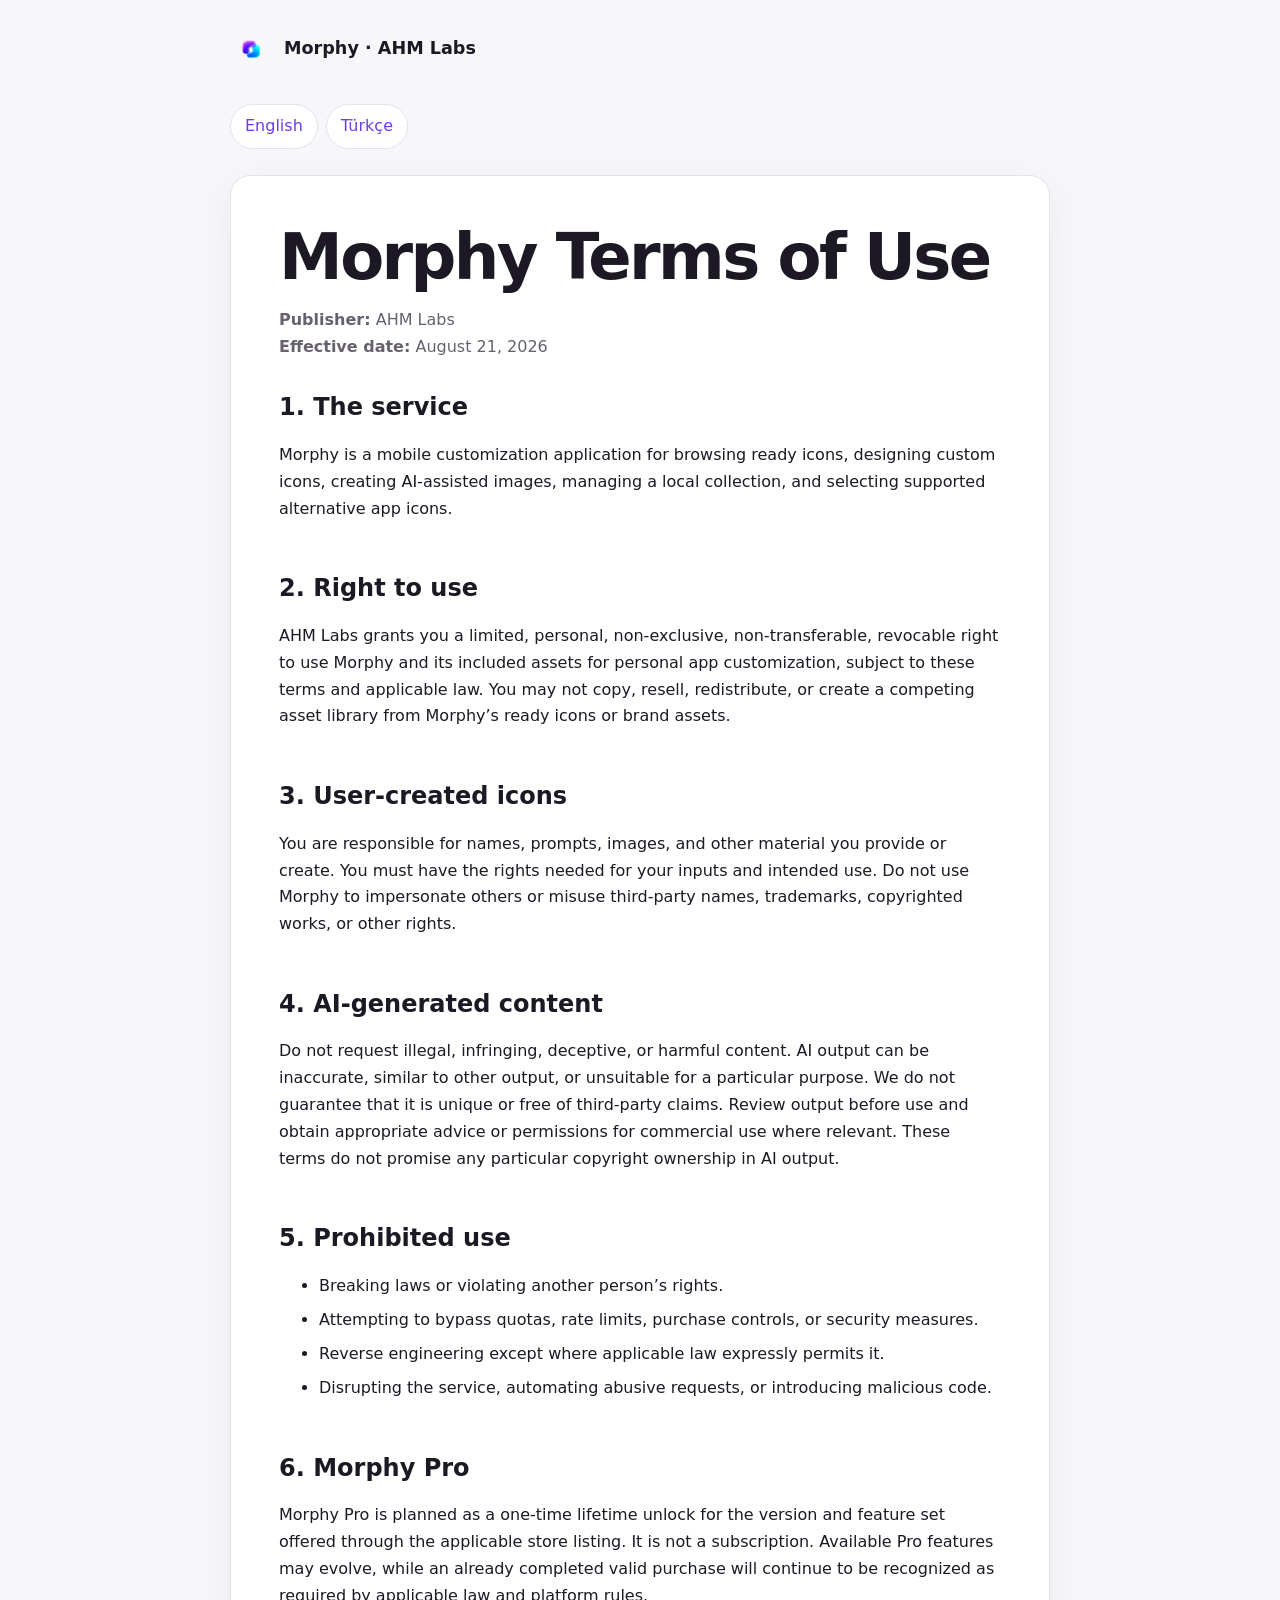
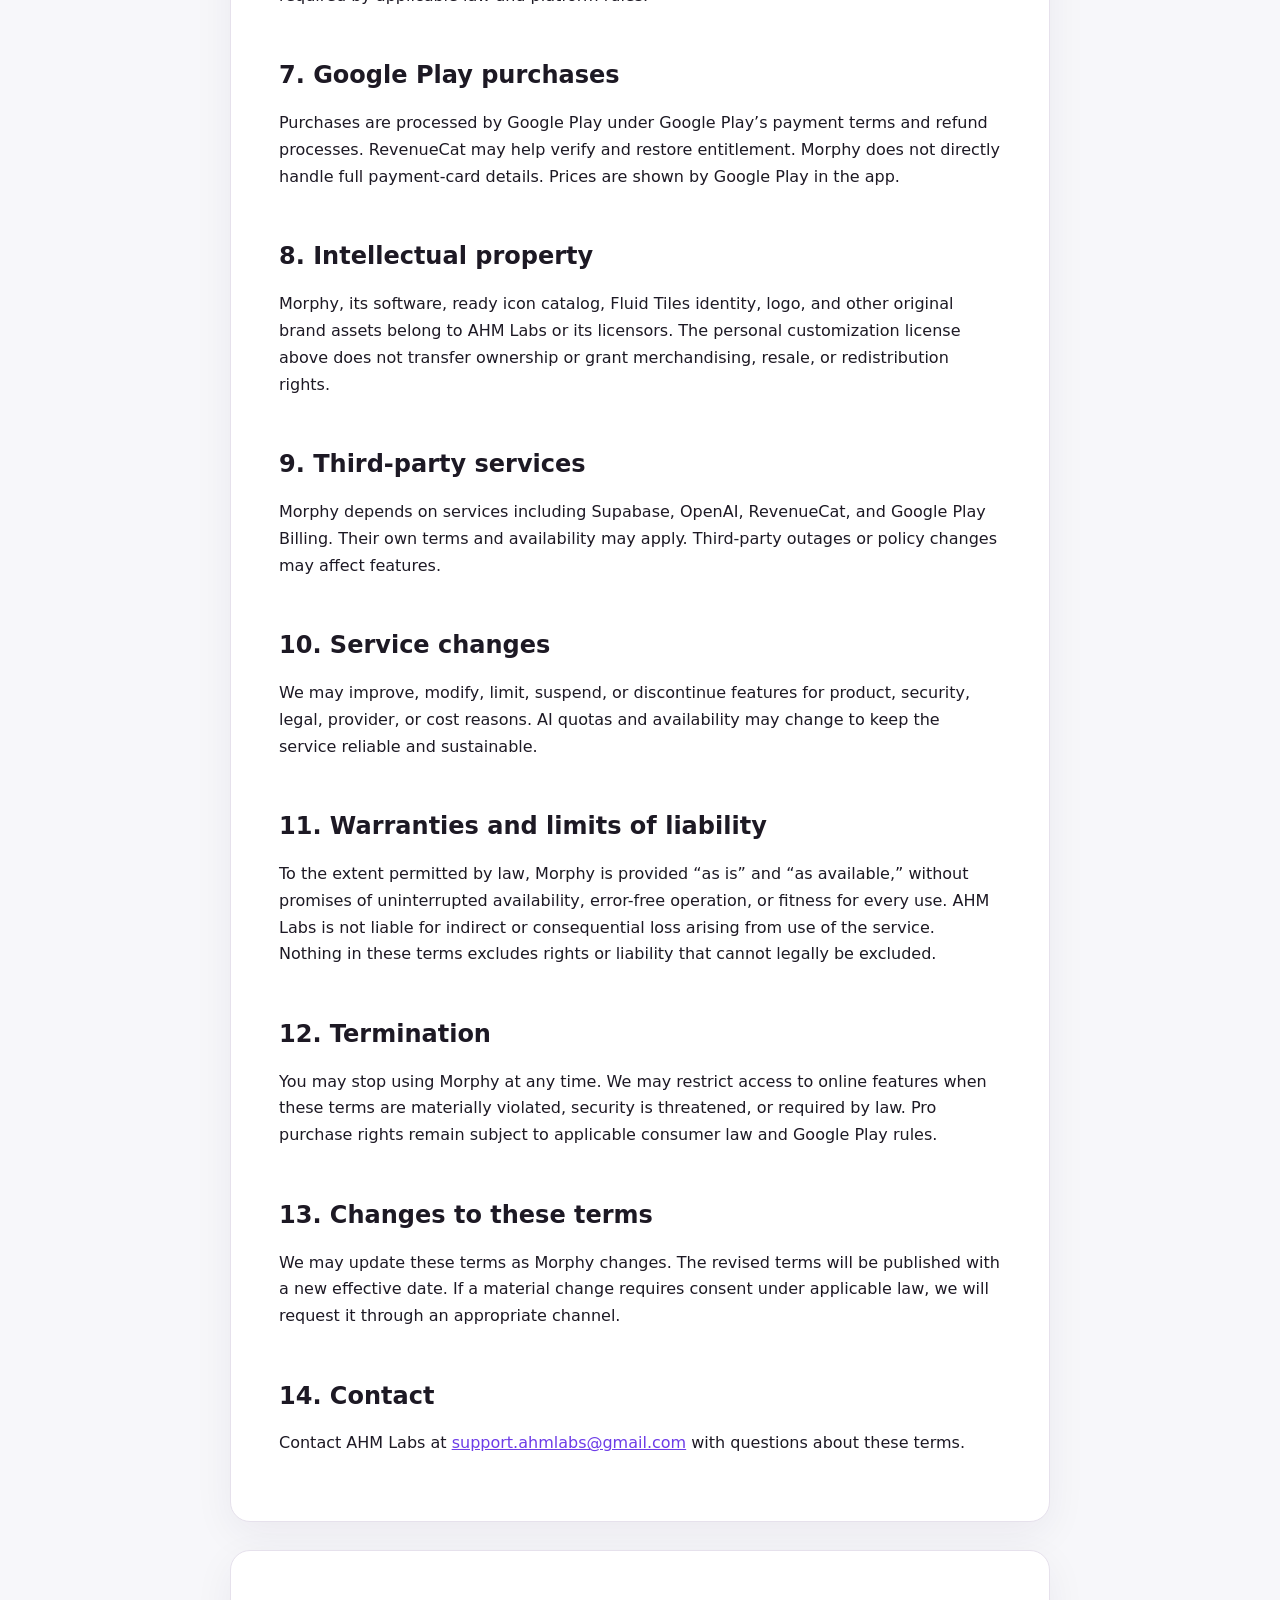
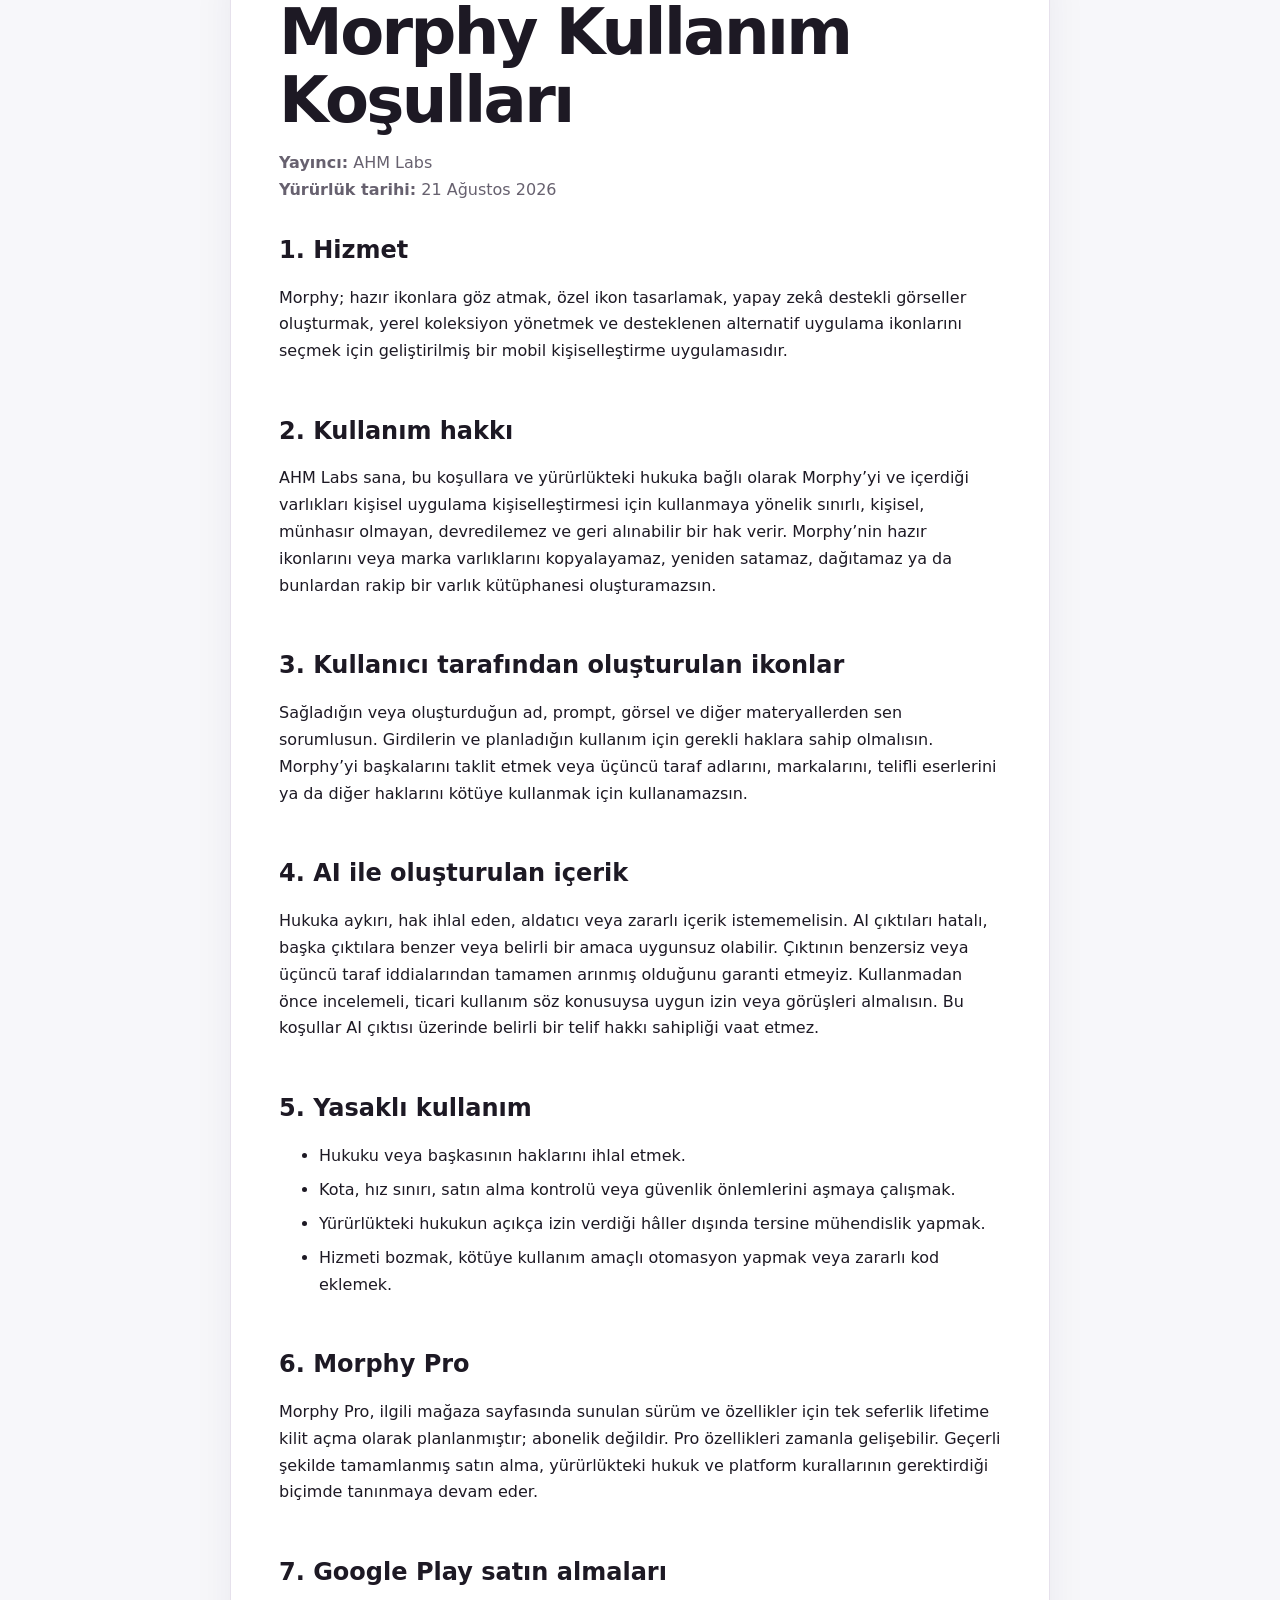
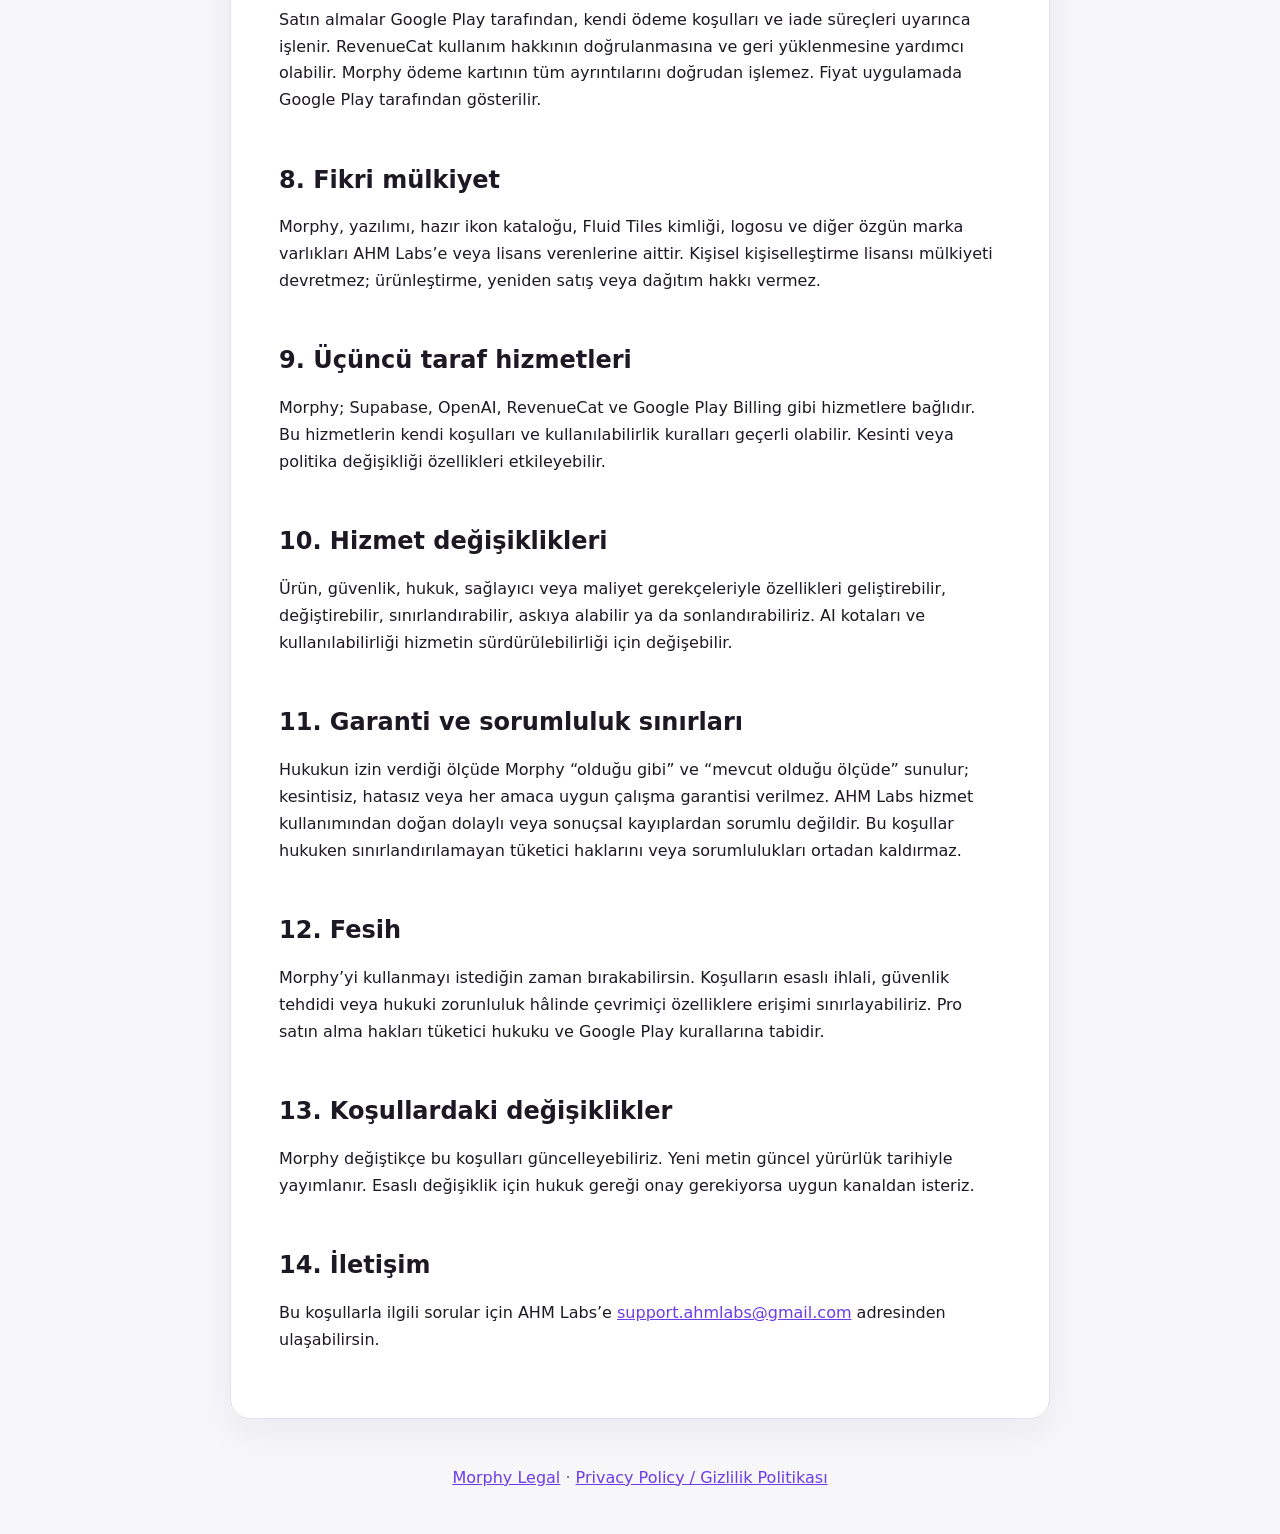
==== terms.html @ daac257d "fix: add flat legal page URLs for Play Console" ====
<!doctype html>
<html lang="en">
<head>
  <meta charset="utf-8">
  <meta name="viewport" content="width=device-width, initial-scale=1">
  <meta name="description" content="Morphy Terms of Use in English and Turkish.">
  <title>Morphy Terms of Use · AHM Labs</title>
  <link rel="stylesheet" href="assets/styles.css">
</head>
<body>
  <header class="shell"><a class="brand" href="./"><img src="assets/morphy-logo.png" alt="Morphy logo">Morphy · AHM Labs</a></header>
  <main class="shell">
    <nav class="language-nav" aria-label="Language"><a href="#english" lang="en">English</a><a href="#turkce" lang="tr">Türkçe</a></nav>
    <article id="english" lang="en">
      <h1>Morphy Terms of Use</h1>
      <p class="meta"><strong>Publisher:</strong> AHM Labs<br><strong>Effective date:</strong> August 21, 2026</p>
      <h2>1. The service</h2><p>Morphy is a mobile customization application for browsing ready icons, designing custom icons, creating AI-assisted images, managing a local collection, and selecting supported alternative app icons.</p>
      <h2>2. Right to use</h2><p>AHM Labs grants you a limited, personal, non-exclusive, non-transferable, revocable right to use Morphy and its included assets for personal app customization, subject to these terms and applicable law. You may not copy, resell, redistribute, or create a competing asset library from Morphy’s ready icons or brand assets.</p>
      <h2>3. User-created icons</h2><p>You are responsible for names, prompts, images, and other material you provide or create. You must have the rights needed for your inputs and intended use. Do not use Morphy to impersonate others or misuse third-party names, trademarks, copyrighted works, or other rights.</p>
      <h2>4. AI-generated content</h2><p>Do not request illegal, infringing, deceptive, or harmful content. AI output can be inaccurate, similar to other output, or unsuitable for a particular purpose. We do not guarantee that it is unique or free of third-party claims. Review output before use and obtain appropriate advice or permissions for commercial use where relevant. These terms do not promise any particular copyright ownership in AI output.</p>
      <h2>5. Prohibited use</h2><ul><li>Breaking laws or violating another person’s rights.</li><li>Attempting to bypass quotas, rate limits, purchase controls, or security measures.</li><li>Reverse engineering except where applicable law expressly permits it.</li><li>Disrupting the service, automating abusive requests, or introducing malicious code.</li></ul>
      <h2>6. Morphy Pro</h2><p>Morphy Pro is planned as a one-time lifetime unlock for the version and feature set offered through the applicable store listing. It is not a subscription. Available Pro features may evolve, while an already completed valid purchase will continue to be recognized as required by applicable law and platform rules.</p>
      <h2>7. Google Play purchases</h2><p>Purchases are processed by Google Play under Google Play’s payment terms and refund processes. RevenueCat may help verify and restore entitlement. Morphy does not directly handle full payment-card details. Prices are shown by Google Play in the app.</p>
      <h2>8. Intellectual property</h2><p>Morphy, its software, ready icon catalog, Fluid Tiles identity, logo, and other original brand assets belong to AHM Labs or its licensors. The personal customization license above does not transfer ownership or grant merchandising, resale, or redistribution rights.</p>
      <h2>9. Third-party services</h2><p>Morphy depends on services including Supabase, OpenAI, RevenueCat, and Google Play Billing. Their own terms and availability may apply. Third-party outages or policy changes may affect features.</p>
      <h2>10. Service changes</h2><p>We may improve, modify, limit, suspend, or discontinue features for product, security, legal, provider, or cost reasons. AI quotas and availability may change to keep the service reliable and sustainable.</p>
      <h2>11. Warranties and limits of liability</h2><p>To the extent permitted by law, Morphy is provided “as is” and “as available,” without promises of uninterrupted availability, error-free operation, or fitness for every use. AHM Labs is not liable for indirect or consequential loss arising from use of the service. Nothing in these terms excludes rights or liability that cannot legally be excluded.</p>
      <h2>12. Termination</h2><p>You may stop using Morphy at any time. We may restrict access to online features when these terms are materially violated, security is threatened, or required by law. Pro purchase rights remain subject to applicable consumer law and Google Play rules.</p>
      <h2>13. Changes to these terms</h2><p>We may update these terms as Morphy changes. The revised terms will be published with a new effective date. If a material change requires consent under applicable law, we will request it through an appropriate channel.</p>
      <h2>14. Contact</h2><p>Contact AHM Labs at <a href="mailto:support.ahmlabs@gmail.com">support.ahmlabs@gmail.com</a> with questions about these terms.</p>
    </article>
    <article id="turkce" lang="tr">
      <h1>Morphy Kullanım Koşulları</h1>
      <p class="meta"><strong>Yayıncı:</strong> AHM Labs<br><strong>Yürürlük tarihi:</strong> 21 Ağustos 2026</p>
      <h2>1. Hizmet</h2><p>Morphy; hazır ikonlara göz atmak, özel ikon tasarlamak, yapay zekâ destekli görseller oluşturmak, yerel koleksiyon yönetmek ve desteklenen alternatif uygulama ikonlarını seçmek için geliştirilmiş bir mobil kişiselleştirme uygulamasıdır.</p>
      <h2>2. Kullanım hakkı</h2><p>AHM Labs sana, bu koşullara ve yürürlükteki hukuka bağlı olarak Morphy’yi ve içerdiği varlıkları kişisel uygulama kişiselleştirmesi için kullanmaya yönelik sınırlı, kişisel, münhasır olmayan, devredilemez ve geri alınabilir bir hak verir. Morphy’nin hazır ikonlarını veya marka varlıklarını kopyalayamaz, yeniden satamaz, dağıtamaz ya da bunlardan rakip bir varlık kütüphanesi oluşturamazsın.</p>
      <h2>3. Kullanıcı tarafından oluşturulan ikonlar</h2><p>Sağladığın veya oluşturduğun ad, prompt, görsel ve diğer materyallerden sen sorumlusun. Girdilerin ve planladığın kullanım için gerekli haklara sahip olmalısın. Morphy’yi başkalarını taklit etmek veya üçüncü taraf adlarını, markalarını, telifli eserlerini ya da diğer haklarını kötüye kullanmak için kullanamazsın.</p>
      <h2>4. AI ile oluşturulan içerik</h2><p>Hukuka aykırı, hak ihlal eden, aldatıcı veya zararlı içerik istememelisin. AI çıktıları hatalı, başka çıktılara benzer veya belirli bir amaca uygunsuz olabilir. Çıktının benzersiz veya üçüncü taraf iddialarından tamamen arınmış olduğunu garanti etmeyiz. Kullanmadan önce incelemeli, ticari kullanım söz konusuysa uygun izin veya görüşleri almalısın. Bu koşullar AI çıktısı üzerinde belirli bir telif hakkı sahipliği vaat etmez.</p>
      <h2>5. Yasaklı kullanım</h2><ul><li>Hukuku veya başkasının haklarını ihlal etmek.</li><li>Kota, hız sınırı, satın alma kontrolü veya güvenlik önlemlerini aşmaya çalışmak.</li><li>Yürürlükteki hukukun açıkça izin verdiği hâller dışında tersine mühendislik yapmak.</li><li>Hizmeti bozmak, kötüye kullanım amaçlı otomasyon yapmak veya zararlı kod eklemek.</li></ul>
      <h2>6. Morphy Pro</h2><p>Morphy Pro, ilgili mağaza sayfasında sunulan sürüm ve özellikler için tek seferlik lifetime kilit açma olarak planlanmıştır; abonelik değildir. Pro özellikleri zamanla gelişebilir. Geçerli şekilde tamamlanmış satın alma, yürürlükteki hukuk ve platform kurallarının gerektirdiği biçimde tanınmaya devam eder.</p>
      <h2>7. Google Play satın almaları</h2><p>Satın almalar Google Play tarafından, kendi ödeme koşulları ve iade süreçleri uyarınca işlenir. RevenueCat kullanım hakkının doğrulanmasına ve geri yüklenmesine yardımcı olabilir. Morphy ödeme kartının tüm ayrıntılarını doğrudan işlemez. Fiyat uygulamada Google Play tarafından gösterilir.</p>
      <h2>8. Fikri mülkiyet</h2><p>Morphy, yazılımı, hazır ikon kataloğu, Fluid Tiles kimliği, logosu ve diğer özgün marka varlıkları AHM Labs’e veya lisans verenlerine aittir. Kişisel kişiselleştirme lisansı mülkiyeti devretmez; ürünleştirme, yeniden satış veya dağıtım hakkı vermez.</p>
      <h2>9. Üçüncü taraf hizmetleri</h2><p>Morphy; Supabase, OpenAI, RevenueCat ve Google Play Billing gibi hizmetlere bağlıdır. Bu hizmetlerin kendi koşulları ve kullanılabilirlik kuralları geçerli olabilir. Kesinti veya politika değişikliği özellikleri etkileyebilir.</p>
      <h2>10. Hizmet değişiklikleri</h2><p>Ürün, güvenlik, hukuk, sağlayıcı veya maliyet gerekçeleriyle özellikleri geliştirebilir, değiştirebilir, sınırlandırabilir, askıya alabilir ya da sonlandırabiliriz. AI kotaları ve kullanılabilirliği hizmetin sürdürülebilirliği için değişebilir.</p>
      <h2>11. Garanti ve sorumluluk sınırları</h2><p>Hukukun izin verdiği ölçüde Morphy “olduğu gibi” ve “mevcut olduğu ölçüde” sunulur; kesintisiz, hatasız veya her amaca uygun çalışma garantisi verilmez. AHM Labs hizmet kullanımından doğan dolaylı veya sonuçsal kayıplardan sorumlu değildir. Bu koşullar hukuken sınırlandırılamayan tüketici haklarını veya sorumlulukları ortadan kaldırmaz.</p>
      <h2>12. Fesih</h2><p>Morphy’yi kullanmayı istediğin zaman bırakabilirsin. Koşulların esaslı ihlali, güvenlik tehdidi veya hukuki zorunluluk hâlinde çevrimiçi özelliklere erişimi sınırlayabiliriz. Pro satın alma hakları tüketici hukuku ve Google Play kurallarına tabidir.</p>
      <h2>13. Koşullardaki değişiklikler</h2><p>Morphy değiştikçe bu koşulları güncelleyebiliriz. Yeni metin güncel yürürlük tarihiyle yayımlanır. Esaslı değişiklik için hukuk gereği onay gerekiyorsa uygun kanaldan isteriz.</p>
      <h2>14. İletişim</h2><p>Bu koşullarla ilgili sorular için AHM Labs’e <a href="mailto:support.ahmlabs@gmail.com">support.ahmlabs@gmail.com</a> adresinden ulaşabilirsin.</p>
    </article>
  </main>
  <footer class="shell"><a href="./">Morphy Legal</a> · <a href="privacy.html">Privacy Policy / Gizlilik Politikası</a></footer>
</body>
</html>
---- assets/styles.css ----
:root { color-scheme: light dark; --bg: #f7f7fa; --surface: #fff; --text: #1d1924; --muted: #67616f; --primary: #6d3ce7; --border: #e6e1ec; }
* { box-sizing: border-box; }
html { scroll-behavior: smooth; }
body { margin: 0; background: var(--bg); color: var(--text); font: 16px/1.68 system-ui, -apple-system, BlinkMacSystemFont, "Segoe UI", sans-serif; }
a { color: var(--primary); }
.shell { width: min(100% - 32px, 820px); margin: 0 auto; }
header { padding: 28px 0 16px; }
.brand { display: flex; align-items: center; gap: 12px; color: var(--text); font-size: 1.1rem; font-weight: 800; text-decoration: none; }
.brand img { width: 42px; height: 42px; border-radius: 11px; }
.hero { padding: 48px 0 32px; }
h1 { margin: 0; font-size: clamp(2.15rem, 7vw, 4rem); line-height: 1.05; letter-spacing: -.04em; }
.lead { max-width: 620px; color: var(--muted); font-size: 1.1rem; }
.cards { display: grid; gap: 16px; grid-template-columns: repeat(auto-fit, minmax(240px, 1fr)); padding-bottom: 56px; }
.card, article { background: var(--surface); border: 1px solid var(--border); border-radius: 20px; box-shadow: 0 12px 40px rgba(37, 23, 60, .06); }
.card { padding: 24px; color: var(--text); text-decoration: none; }
.card:hover { border-color: var(--primary); transform: translateY(-2px); }
.card h2 { margin-top: 0; }
.card p, .meta { color: var(--muted); }
.language-nav { display: flex; flex-wrap: wrap; gap: 8px; margin: 18px 0 26px; }
.language-nav a { border: 1px solid var(--border); border-radius: 999px; padding: 8px 14px; background: var(--surface); text-decoration: none; }
article { margin-bottom: 28px; padding: clamp(22px, 5vw, 48px); }
article h2 { margin-top: 2.1em; line-height: 1.25; }
article h2:first-of-type { margin-top: 1.3em; }
article li + li { margin-top: .45em; }
.notice { border-left: 4px solid var(--primary); padding: 12px 16px; background: color-mix(in srgb, var(--primary) 8%, var(--surface)); }
footer { color: var(--muted); padding: 18px 0 42px; text-align: center; }
@media (prefers-color-scheme: dark) { :root { --bg: #15131a; --surface: #211d28; --text: #f5f1fa; --muted: #b8afc2; --border: #3b3445; } }
@media print { .language-nav, header, footer { display: none; } article { border: 0; box-shadow: none; } }
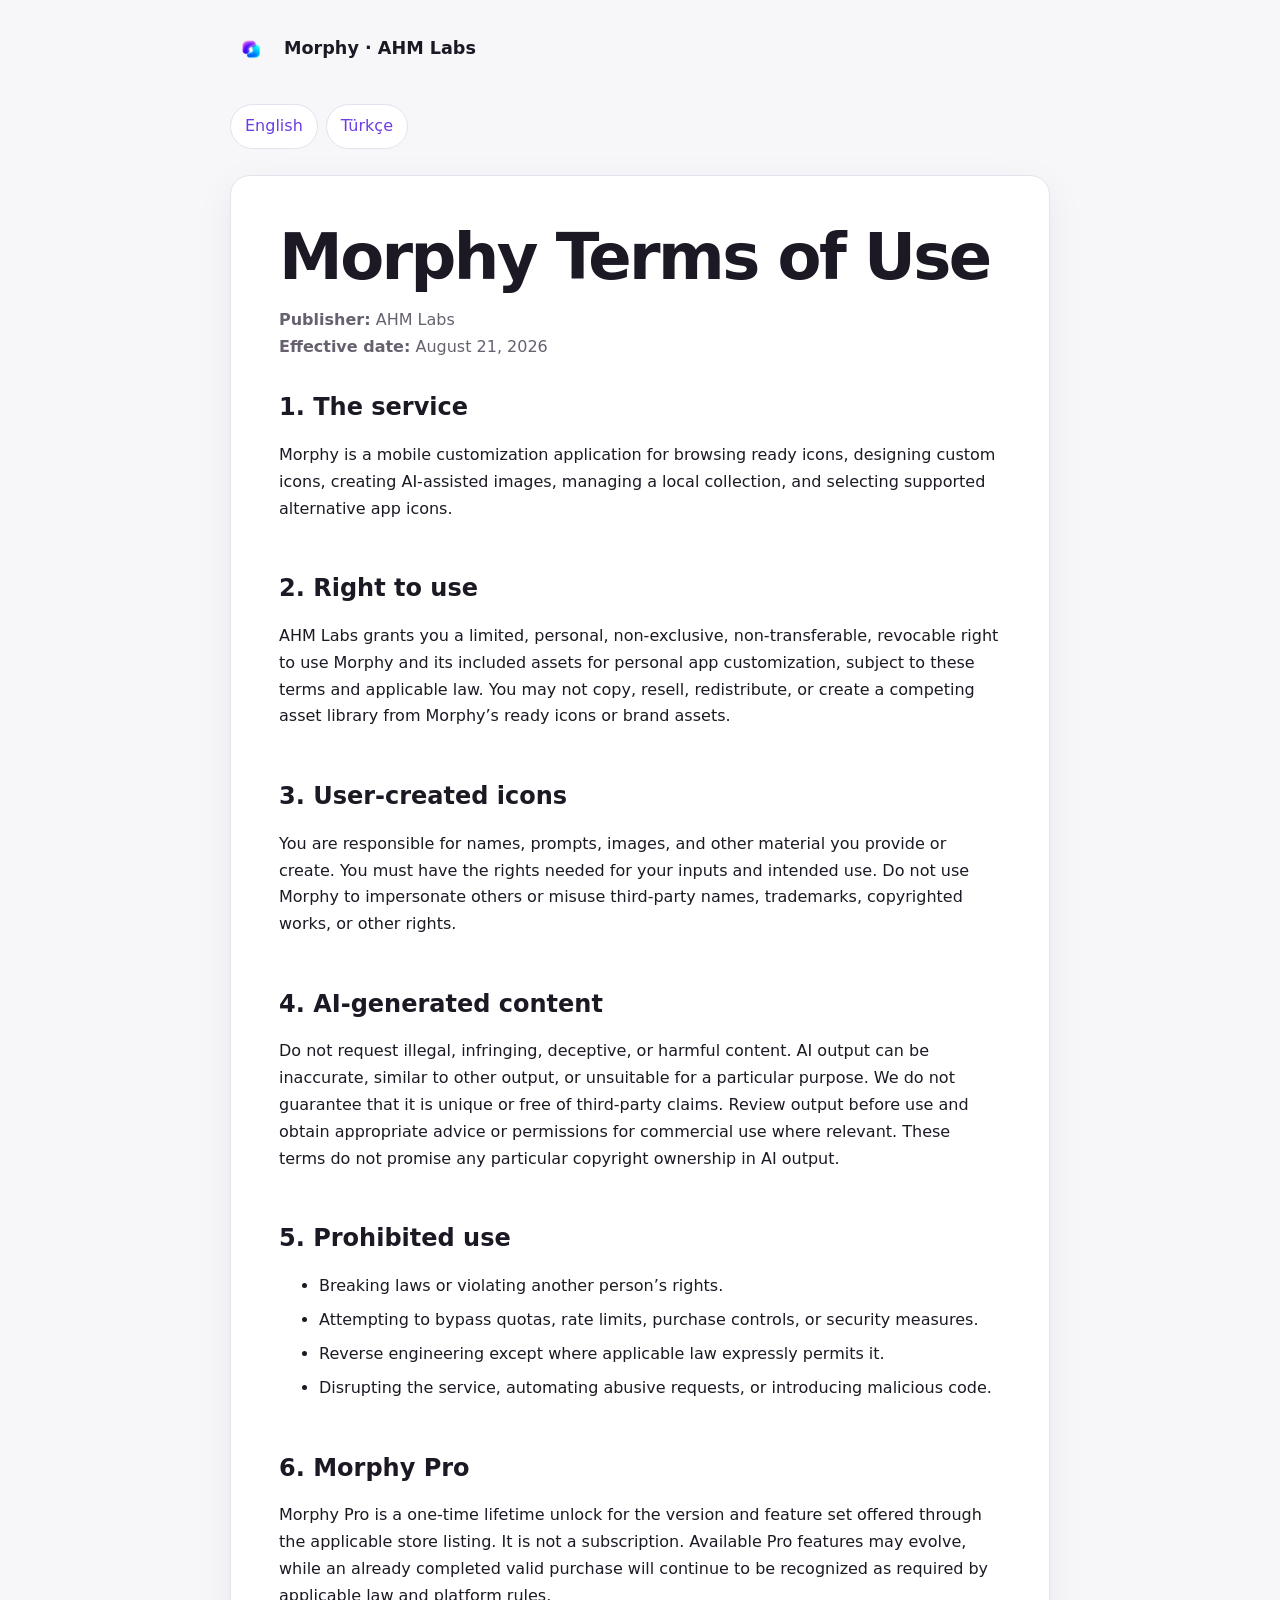
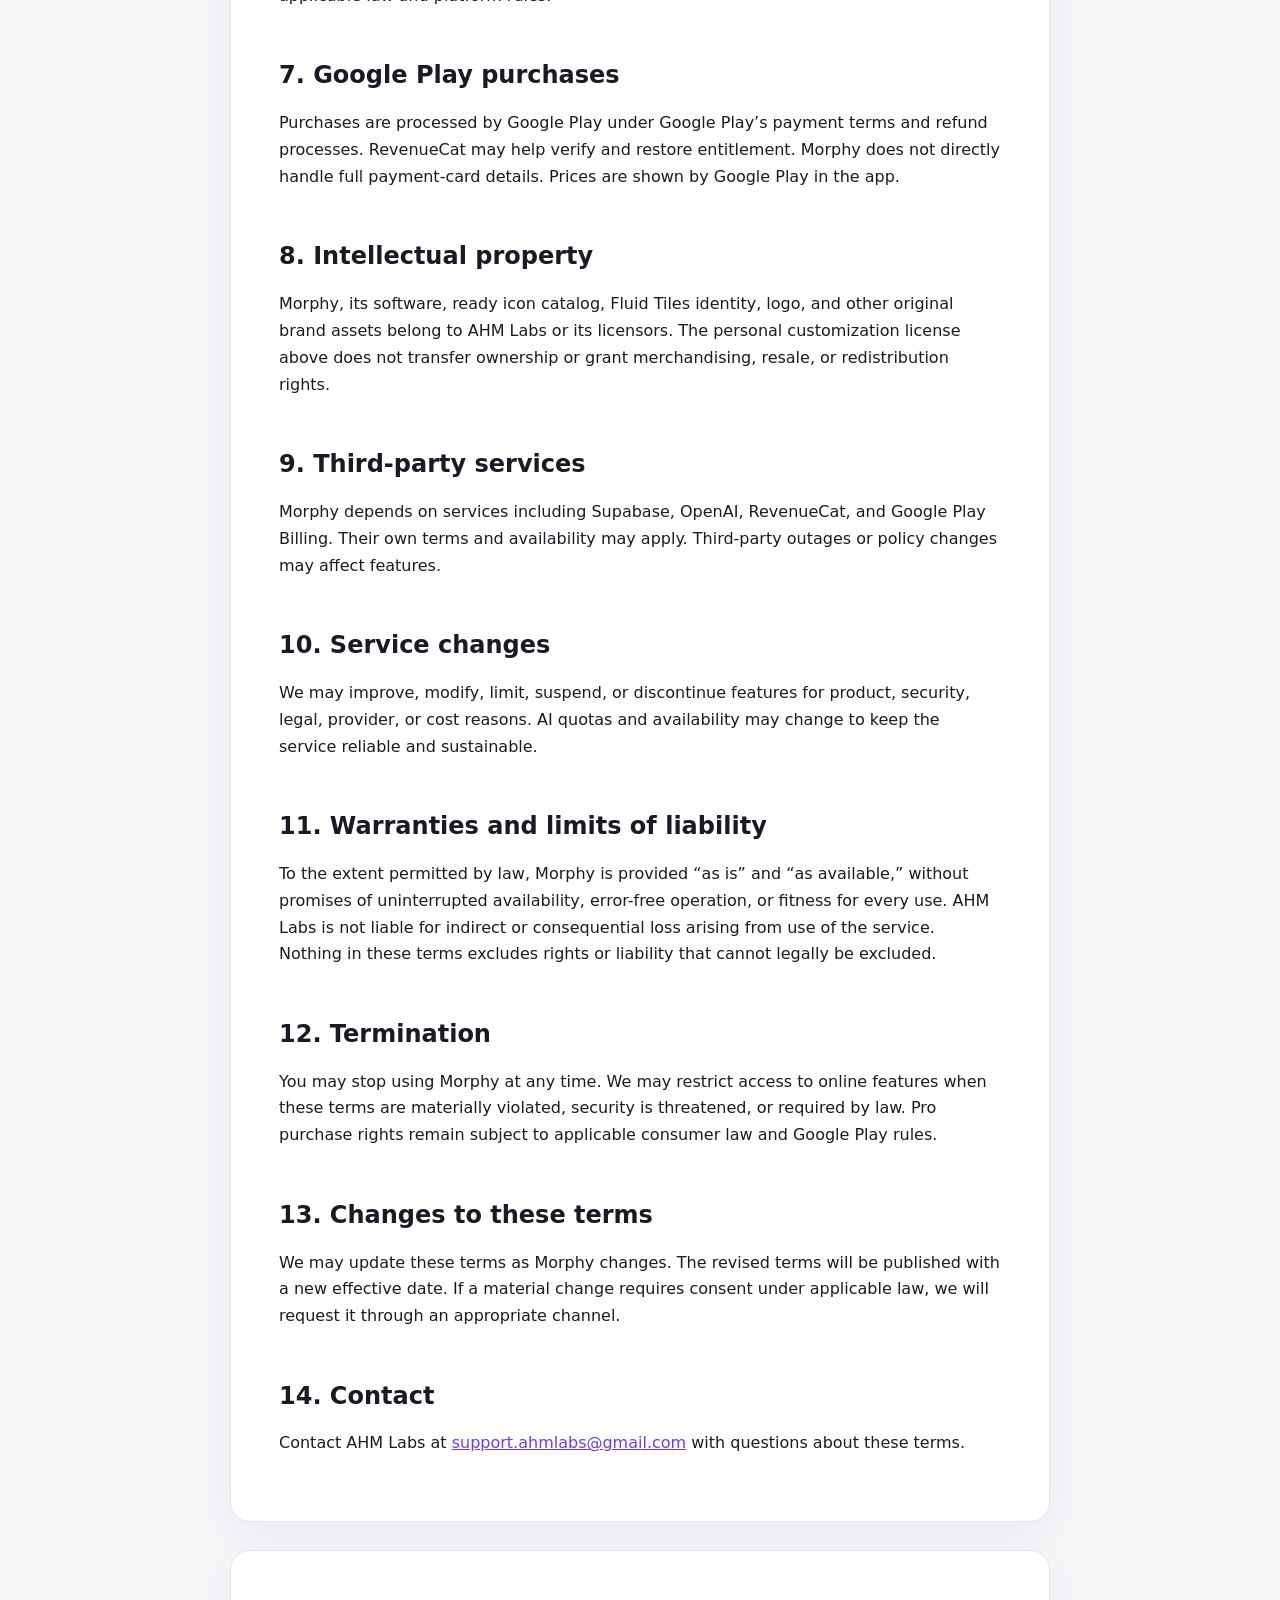
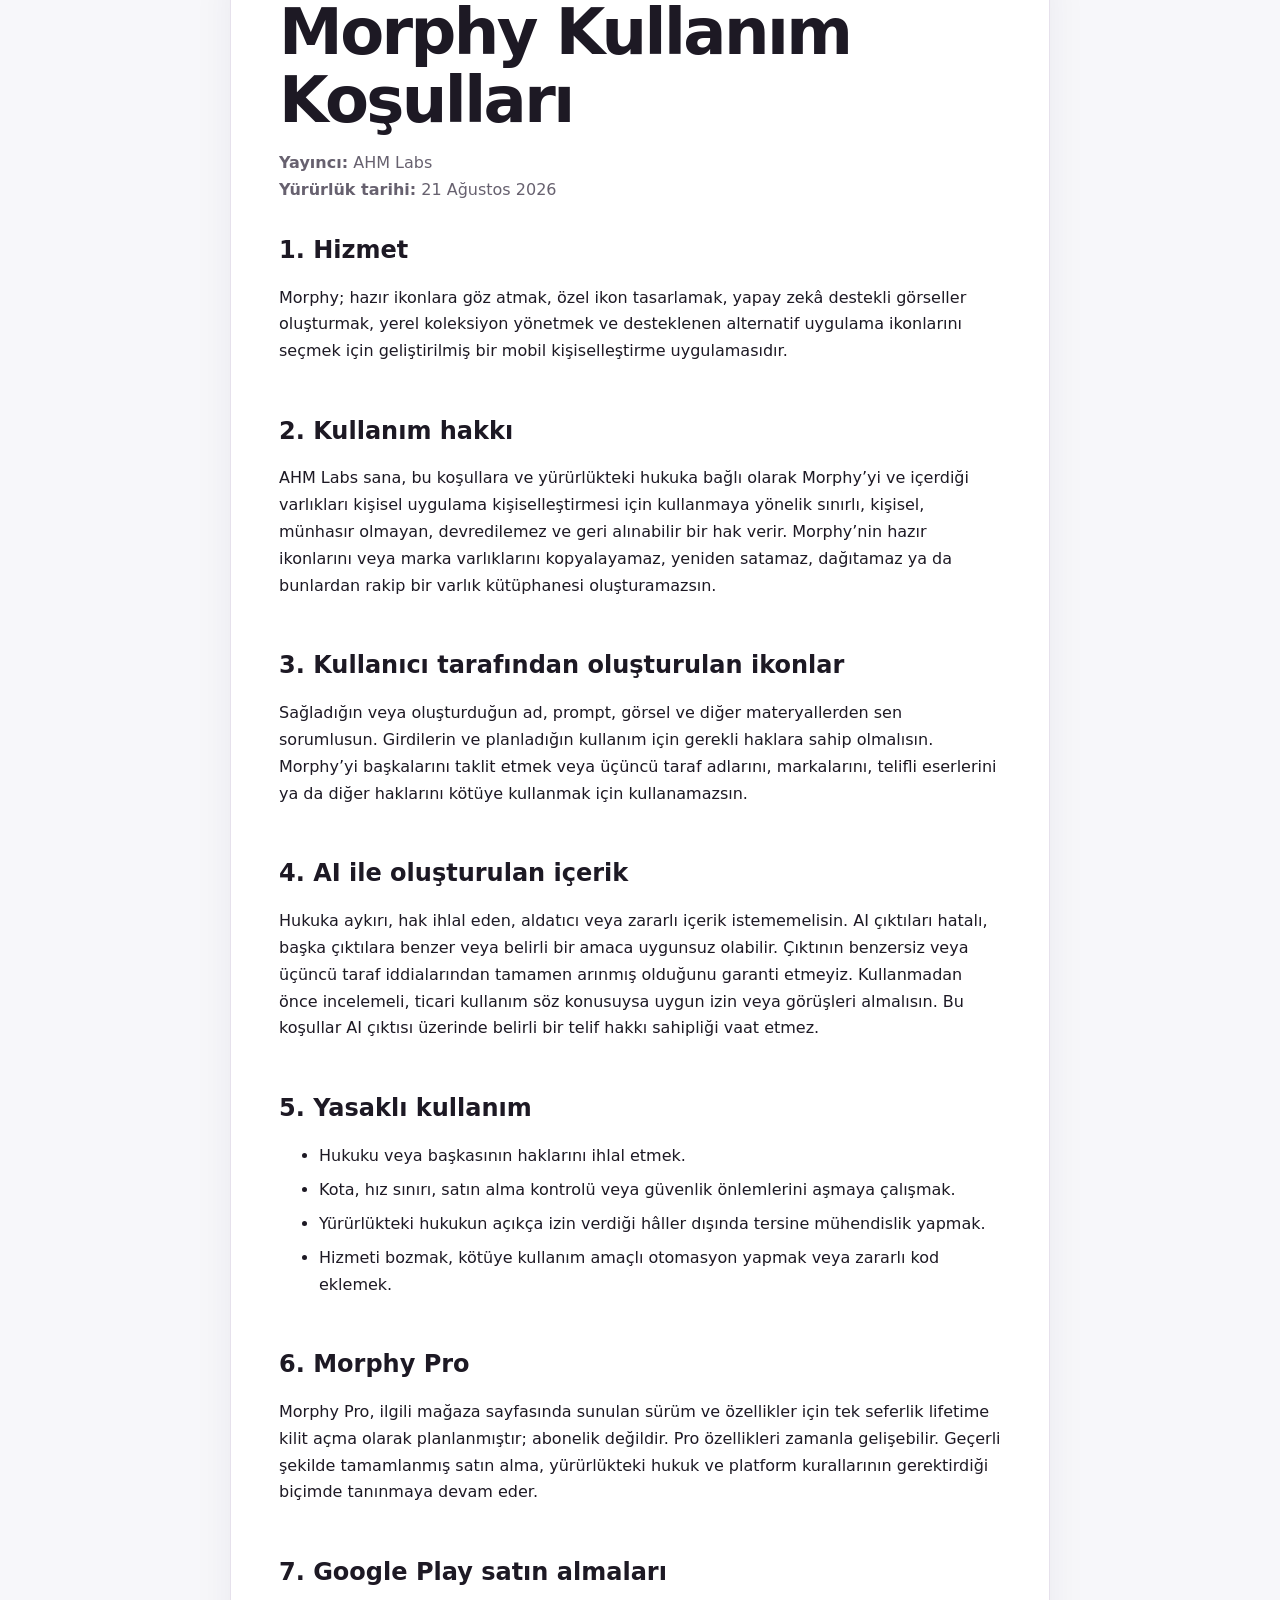
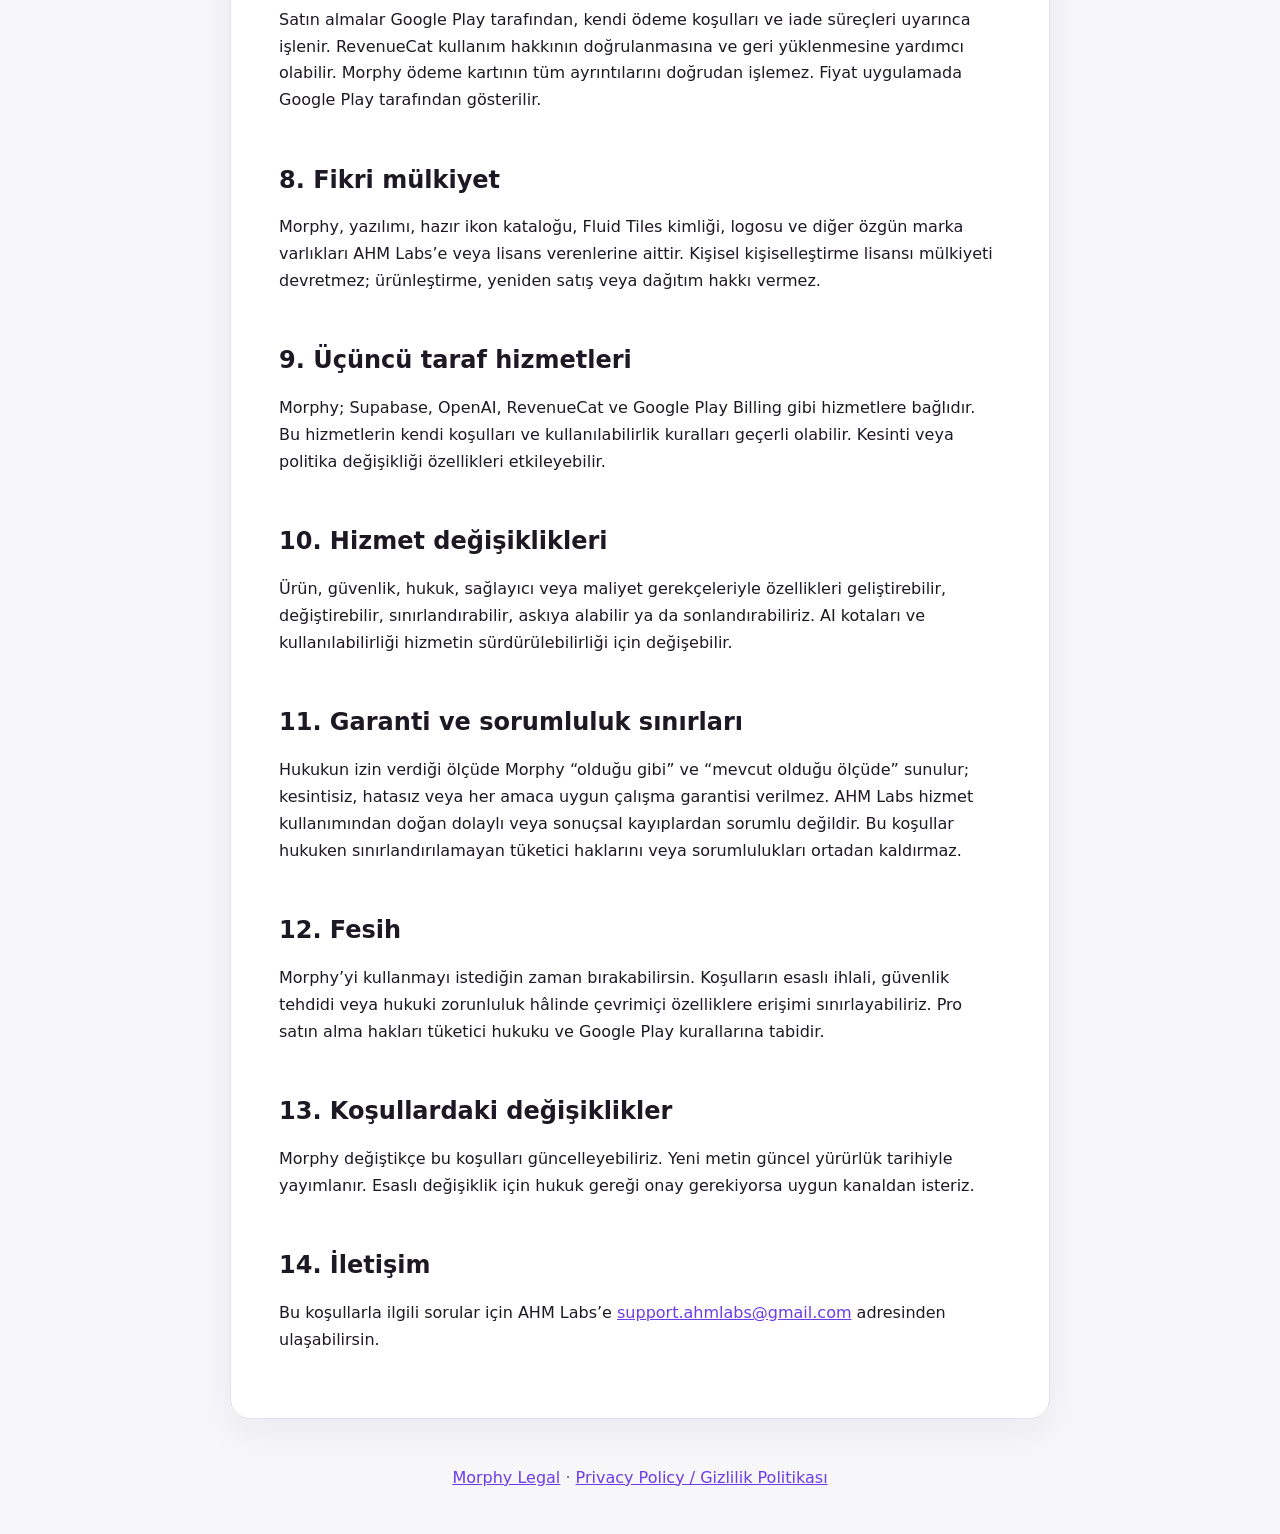
==== commit bddb21e5: "Clarify Morphy Pro description in terms.html" ====
--- a/terms.html
+++ b/terms.html
@@ -19,7 +19,7 @@
       <h2>3. User-created icons</h2><p>You are responsible for names, prompts, images, and other material you provide or create. You must have the rights needed for your inputs and intended use. Do not use Morphy to impersonate others or misuse third-party names, trademarks, copyrighted works, or other rights.</p>
       <h2>4. AI-generated content</h2><p>Do not request illegal, infringing, deceptive, or harmful content. AI output can be inaccurate, similar to other output, or unsuitable for a particular purpose. We do not guarantee that it is unique or free of third-party claims. Review output before use and obtain appropriate advice or permissions for commercial use where relevant. These terms do not promise any particular copyright ownership in AI output.</p>
       <h2>5. Prohibited use</h2><ul><li>Breaking laws or violating another person’s rights.</li><li>Attempting to bypass quotas, rate limits, purchase controls, or security measures.</li><li>Reverse engineering except where applicable law expressly permits it.</li><li>Disrupting the service, automating abusive requests, or introducing malicious code.</li></ul>
-      <h2>6. Morphy Pro</h2><p>Morphy Pro is planned as a one-time lifetime unlock for the version and feature set offered through the applicable store listing. It is not a subscription. Available Pro features may evolve, while an already completed valid purchase will continue to be recognized as required by applicable law and platform rules.</p>
+      <h2>6. Morphy Pro</h2><p>Morphy Pro is a one-time lifetime unlock for the version and feature set offered through the applicable store listing. It is not a subscription. Available Pro features may evolve, while an already completed valid purchase will continue to be recognized as required by applicable law and platform rules.</p>
       <h2>7. Google Play purchases</h2><p>Purchases are processed by Google Play under Google Play’s payment terms and refund processes. RevenueCat may help verify and restore entitlement. Morphy does not directly handle full payment-card details. Prices are shown by Google Play in the app.</p>
       <h2>8. Intellectual property</h2><p>Morphy, its software, ready icon catalog, Fluid Tiles identity, logo, and other original brand assets belong to AHM Labs or its licensors. The personal customization license above does not transfer ownership or grant merchandising, resale, or redistribution rights.</p>
       <h2>9. Third-party services</h2><p>Morphy depends on services including Supabase, OpenAI, RevenueCat, and Google Play Billing. Their own terms and availability may apply. Third-party outages or policy changes may affect features.</p>
